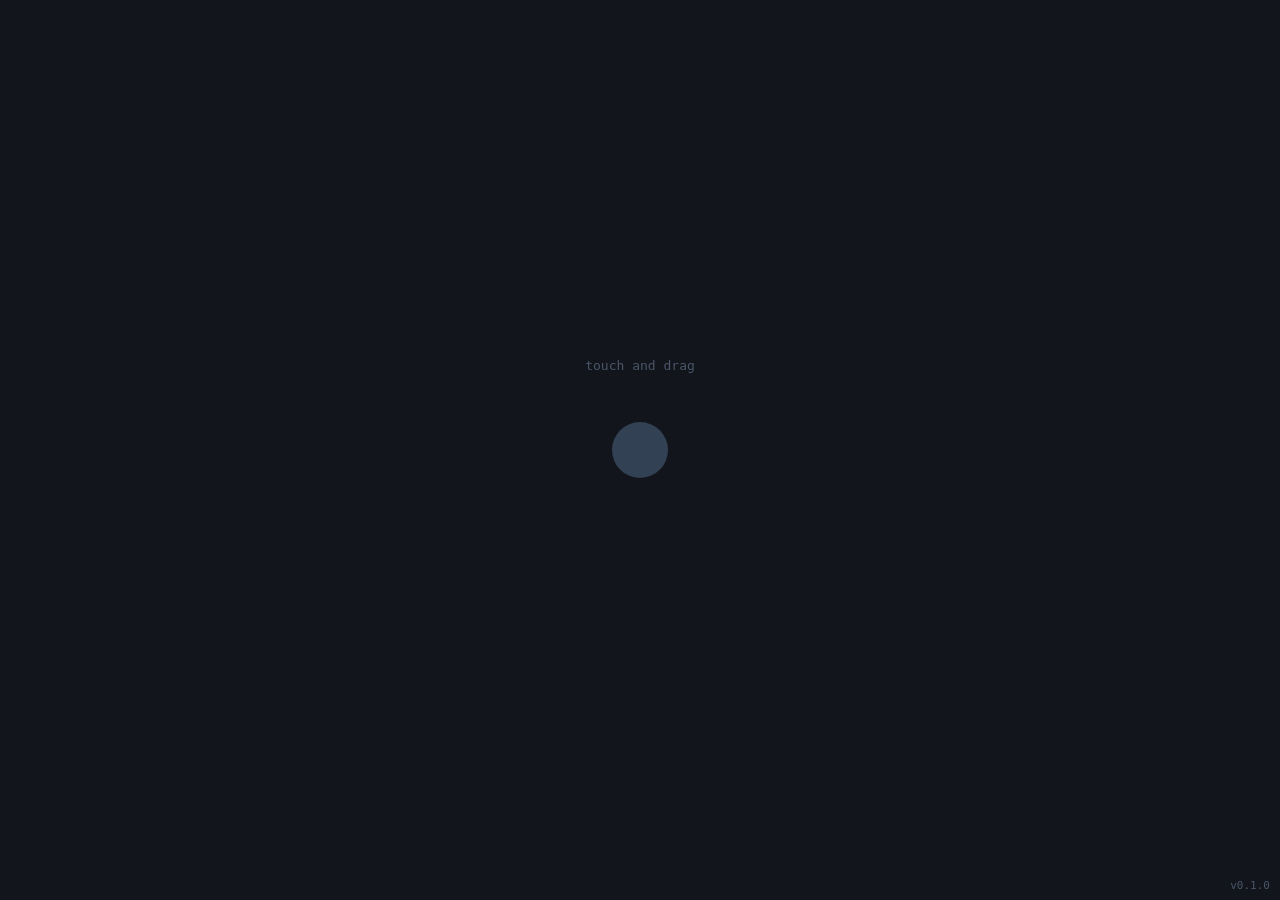
==== index.html @ fb5da8ae "Add mobile-first canvas skeleton Static HTML/JS scaffold for GitHub Pages deploy from main: - retina" ====
<!DOCTYPE html>
<html lang="en">
<head>
<meta charset="utf-8">
<meta name="viewport" content="width=device-width, initial-scale=1, maximum-scale=1, user-scalable=no, viewport-fit=cover">
<meta name="apple-mobile-web-app-capable" content="yes">
<meta name="apple-mobile-web-app-status-bar-style" content="black-translucent">
<meta name="mobile-web-app-capable" content="yes">
<meta name="theme-color" content="#12161c">
<title>Casual Colony</title>
<link rel="stylesheet" href="./style.css">
</head>
<body>
<canvas id="game"></canvas>
<div id="version"></div>
<script src="./game.js"></script>
</body>
</html>
---- style.css ----
html, body {
  margin: 0;
  padding: 0;
  height: 100%;
  overflow: hidden;
  background: #12161c;
}

body {
  /* Kill pull-to-refresh, rubber-band scroll, double-tap zoom and the
     iOS long-press callout. Without these a canvas game feels broken. */
  overscroll-behavior: none;
  touch-action: none;
  -webkit-user-select: none;
  user-select: none;
  -webkit-touch-callout: none;
  -webkit-tap-highlight-color: transparent;
  font-family: ui-monospace, SFMono-Regular, Menlo, monospace;
}

#game {
  display: block;
  width: 100%;
  height: 100%;
}

#version {
  position: fixed;
  bottom: calc(env(safe-area-inset-bottom) + 8px);
  right: calc(env(safe-area-inset-right) + 10px);
  color: #4a5568;
  font-size: 11px;
  pointer-events: none;
}
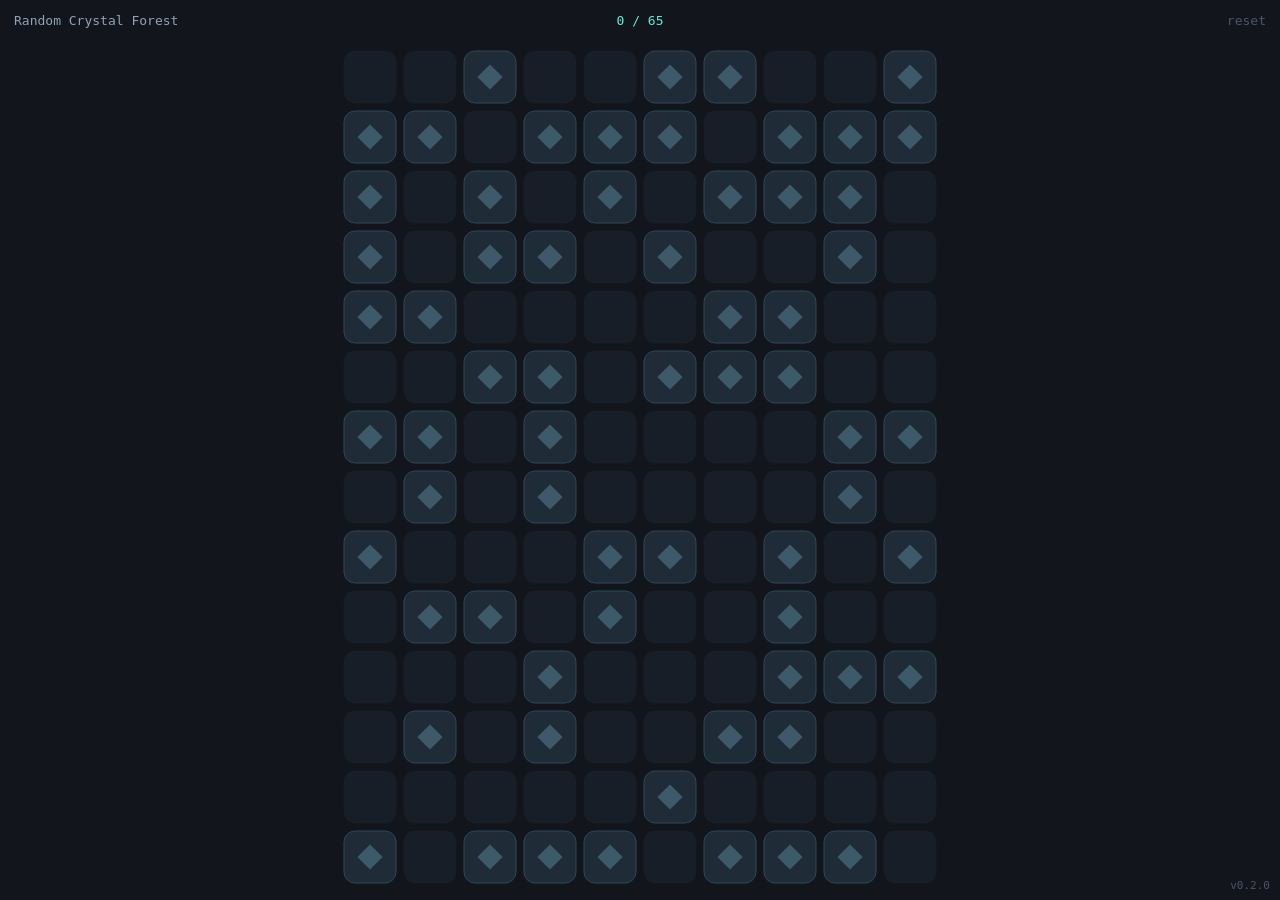
==== commit f2be0899: "Add crystal cascade milestone Board loads from an authored JSON level; no runtime randomness. Tappin" ====
--- a/index.html
+++ b/index.html
@@ -11,8 +11,8 @@
 <link rel="stylesheet" href="./style.css">
 </head>
 <body>
-<canvas id="game"></canvas>
+<div id="stage"><canvas id="game"></canvas></div>
 <div id="version"></div>
-<script src="./game.js"></script>
+<script type="module" src="./game.js"></script>
 </body>
 </html>
--- a/style.css
+++ b/style.css
@@ -18,6 +18,18 @@
   font-family: ui-monospace, SFMono-Regular, Menlo, monospace;
 }
 
+/* The stage carries the safe-area insets, so the canvas can simply fill it and
+   no JS needs to know about notches or home indicators. */
+#stage {
+  position: fixed;
+  inset: 0;
+  box-sizing: border-box;
+  padding-top: env(safe-area-inset-top);
+  padding-right: env(safe-area-inset-right);
+  padding-bottom: env(safe-area-inset-bottom);
+  padding-left: env(safe-area-inset-left);
+}
+
 #game {
   display: block;
   width: 100%;
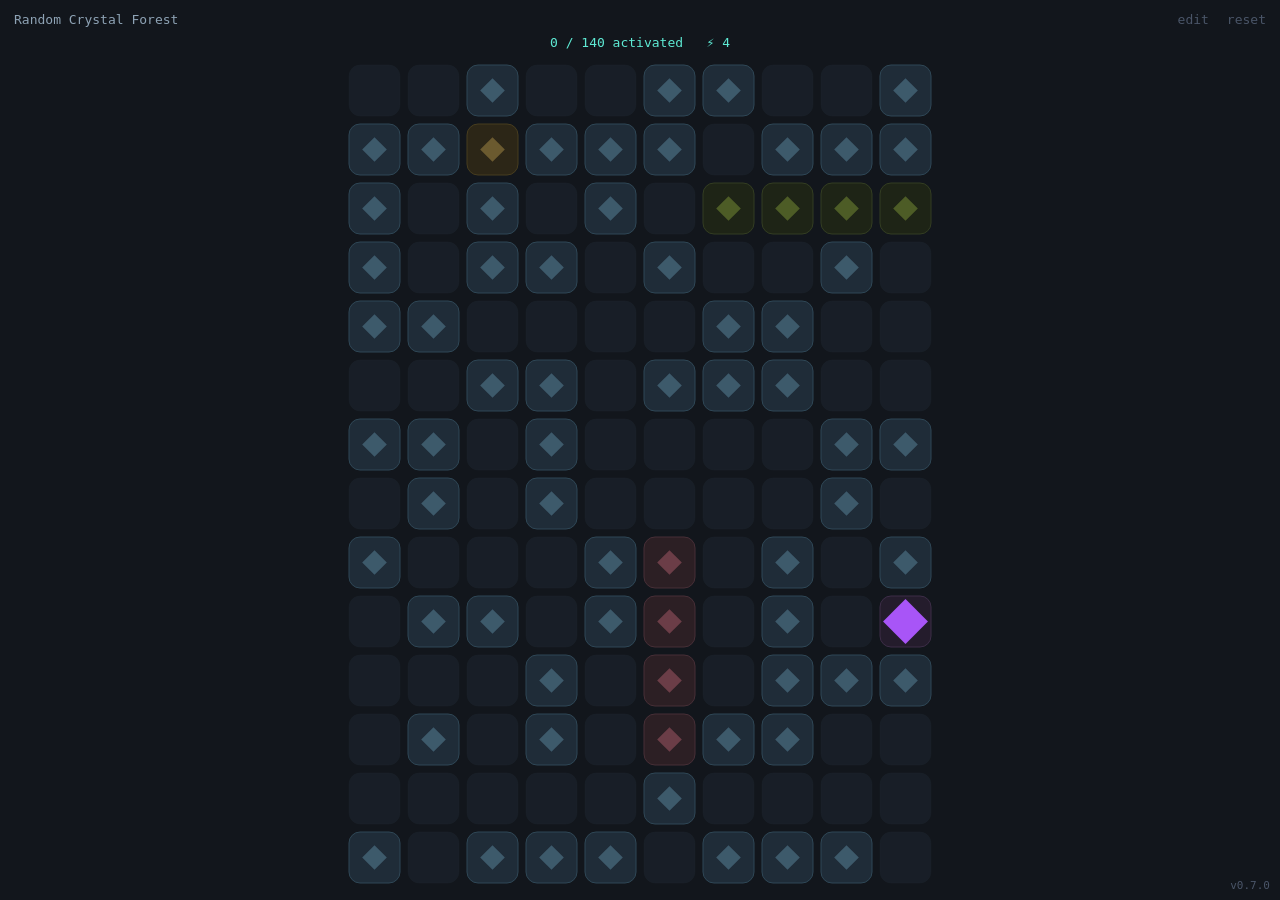
==== commit 314326df: "Make power plant boost level-configurable, add a level editor Power plant's boost was a fixed boost:" ====
--- a/index.html
+++ b/index.html
@@ -13,6 +13,9 @@
 <body>
 <div id="stage"><canvas id="game"></canvas></div>
 <div id="version"></div>
+<div id="tile-picker" class="hidden">
+  <div id="tile-picker-panel"></div>
+</div>
 <script type="module" src="./game.js"></script>
 </body>
 </html>
--- a/style.css
+++ b/style.css
@@ -44,3 +44,60 @@
   font-size: 11px;
   pointer-events: none;
 }
+
+/* The tile picker — a plain DOM modal rather than hand-rolled canvas UI,
+   since it's just a list of buttons and the browser already knows how to
+   lay those out, hit-test them, and take focus. */
+#tile-picker {
+  position: fixed;
+  inset: 0;
+  background: #12161ccc;
+  display: flex;
+  align-items: center;
+  justify-content: center;
+  z-index: 10;
+  touch-action: manipulation;
+}
+
+#tile-picker.hidden {
+  display: none;
+}
+
+#tile-picker-panel {
+  background: #1a1f28;
+  border: 1px solid #2a3441;
+  border-radius: 12px;
+  padding: 10px;
+  display: flex;
+  flex-direction: column;
+  gap: 6px;
+  min-width: 190px;
+  max-height: 80vh;
+  overflow-y: auto;
+}
+
+.tile-option {
+  display: flex;
+  align-items: center;
+  gap: 10px;
+  background: transparent;
+  border: 1px solid transparent;
+  border-radius: 8px;
+  padding: 10px 12px;
+  color: #c7d3de;
+  font: 13px ui-monospace, SFMono-Regular, Menlo, monospace;
+  text-align: left;
+}
+
+.tile-option.selected {
+  background: #232b37;
+  border-color: #3a4a5c;
+  color: #5eead4;
+}
+
+.tile-option .swatch {
+  width: 14px;
+  height: 14px;
+  border-radius: 4px;
+  flex: none;
+}
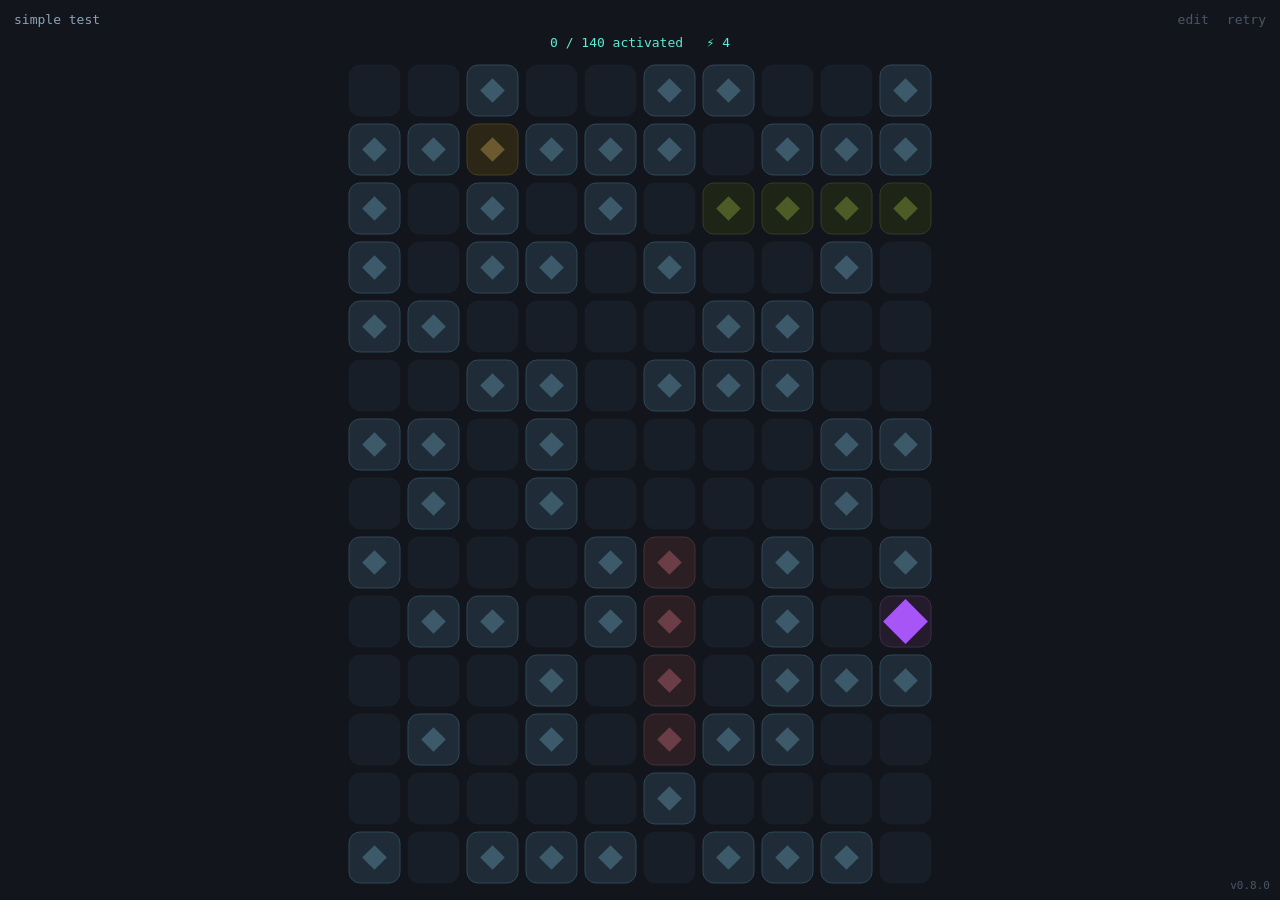
==== commit 41d8139a: "Ship levels as a named set, with local save/load in the editor Replaces the single levels/random-cry" ====
--- a/index.html
+++ b/index.html
@@ -13,8 +13,8 @@
 <body>
 <div id="stage"><canvas id="game"></canvas></div>
 <div id="version"></div>
-<div id="tile-picker" class="hidden">
-  <div id="tile-picker-panel"></div>
+<div id="modal" class="hidden">
+  <div id="modal-panel"></div>
 </div>
 <script type="module" src="./game.js"></script>
 </body>
--- a/style.css
+++ b/style.css
@@ -45,10 +45,11 @@
   pointer-events: none;
 }
 
-/* The tile picker — a plain DOM modal rather than hand-rolled canvas UI,
-   since it's just a list of buttons and the browser already knows how to
-   lay those out, hit-test them, and take focus. */
-#tile-picker {
+/* One generic modal, reused for the tile picker, the level picker and the
+   save-as-new name prompt — a plain DOM overlay rather than hand-rolled
+   canvas UI, since these are just buttons and a text field, and the browser
+   already knows how to lay those out, hit-test them, and take focus. */
+#modal {
   position: fixed;
   inset: 0;
   background: #12161ccc;
@@ -59,11 +60,11 @@
   touch-action: manipulation;
 }
 
-#tile-picker.hidden {
+#modal.hidden {
   display: none;
 }
 
-#tile-picker-panel {
+#modal-panel {
   background: #1a1f28;
   border: 1px solid #2a3441;
   border-radius: 12px;
@@ -76,7 +77,13 @@
   overflow-y: auto;
 }
 
-.tile-option {
+.modal-title {
+  color: #8ea3b5;
+  font: 12px ui-monospace, SFMono-Regular, Menlo, monospace;
+  padding: 4px 8px 8px;
+}
+
+.option {
   display: flex;
   align-items: center;
   gap: 10px;
@@ -89,15 +96,45 @@
   text-align: left;
 }
 
-.tile-option.selected {
+.option.selected {
   background: #232b37;
   border-color: #3a4a5c;
   color: #5eead4;
 }
 
-.tile-option .swatch {
+.option .swatch {
   width: 14px;
   height: 14px;
   border-radius: 4px;
   flex: none;
 }
+
+.modal-input {
+  background: #12161c;
+  border: 1px solid #2a3441;
+  border-radius: 8px;
+  padding: 10px 12px;
+  color: #c7d3de;
+  font: 13px ui-monospace, SFMono-Regular, Menlo, monospace;
+}
+
+.modal-input:focus {
+  outline: none;
+  border-color: #5eead4;
+}
+
+.modal-save {
+  background: #1f3a36;
+  border: 1px solid #2dd4bf;
+  border-radius: 8px;
+  padding: 10px 12px;
+  color: #5eead4;
+  font: 13px ui-monospace, SFMono-Regular, Menlo, monospace;
+  text-align: center;
+}
+
+.modal-save:disabled {
+  opacity: 0.4;
+  border-color: #2a3441;
+  color: #6b7f91;
+}
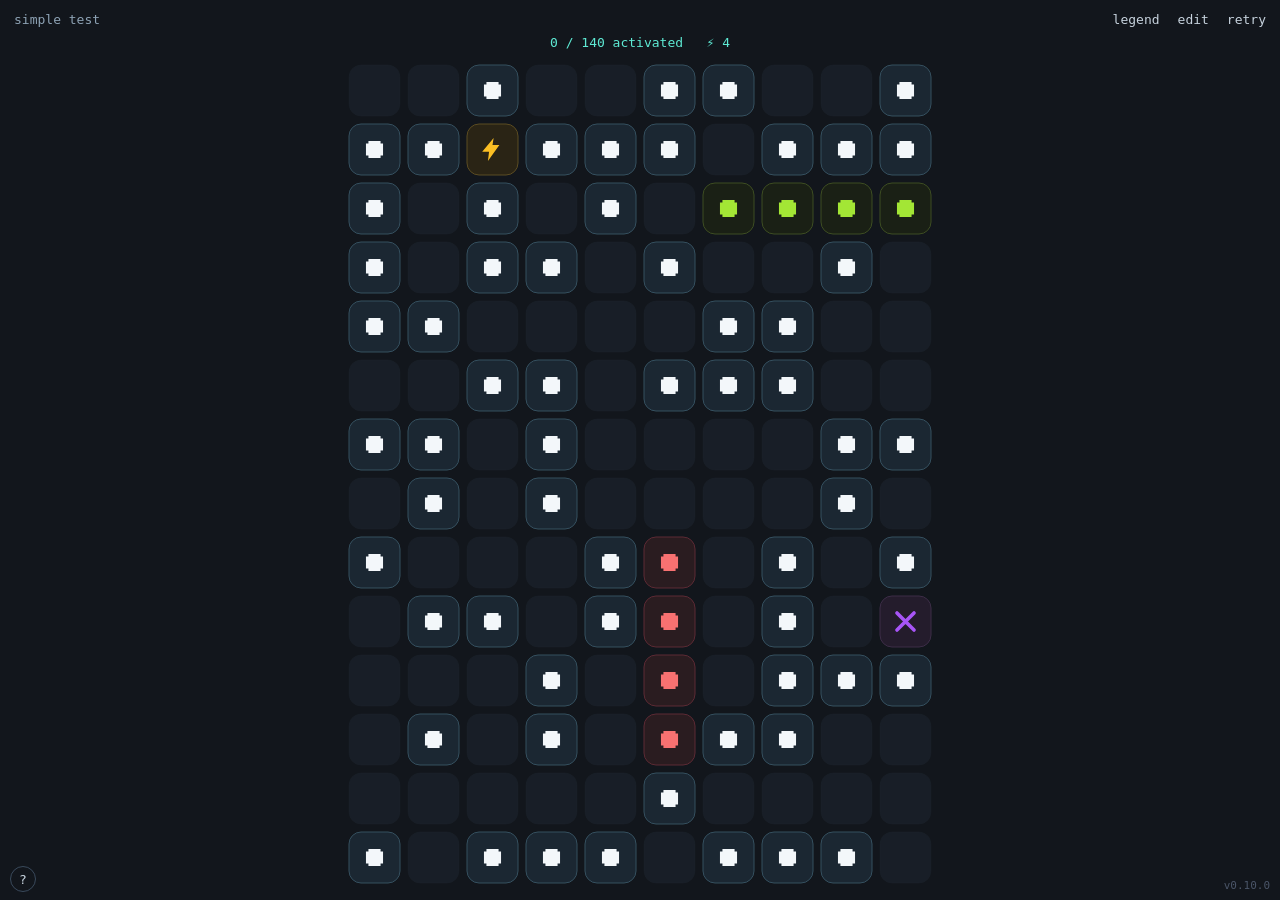
==== commit d9413b9d: "Link to the manual's rendered GitHub Pages URL, not raw source A relative ./manual.html link renders" ====
--- a/index.html
+++ b/index.html
@@ -13,6 +13,7 @@
 <body>
 <div id="stage"><canvas id="game"></canvas></div>
 <div id="version"></div>
+<a id="manual-link" href="https://scotfree.github.io/casualcolony/manual.html" target="_blank" rel="noopener" aria-label="Player's manual">?</a>
 <div id="modal" class="hidden">
   <div id="modal-panel"></div>
 </div>
--- a/style.css
+++ b/style.css
@@ -43,6 +43,33 @@
   color: #4a5568;
   font-size: 11px;
   pointer-events: none;
+}
+
+/* Opposite corner from #version, and actually tappable — opens the
+   player's manual (a separate page, not a modal, so it's a real link) in a
+   new tab, leaving the current run untouched. */
+#manual-link {
+  position: fixed;
+  bottom: calc(env(safe-area-inset-bottom) + 8px);
+  left: calc(env(safe-area-inset-left) + 10px);
+  width: 24px;
+  height: 24px;
+  display: flex;
+  align-items: center;
+  justify-content: center;
+  border-radius: 50%;
+  border: 1.5px solid #3a4a5c;
+  color: #c7d3de;
+  font: 13px ui-monospace, SFMono-Regular, Menlo, monospace;
+  text-decoration: none;
+  touch-action: manipulation;
+}
+
+#manual-link:hover,
+#manual-link:focus-visible {
+  border-color: #5eead4;
+  color: #5eead4;
+  outline: none;
 }
 
 /* One generic modal, reused for the tile picker, the level picker and the
@@ -109,6 +136,24 @@
   flex: none;
 }
 
+/* One row per building type in the legend popup (game.js's openLegend) —
+   the swatch there is a live <canvas>, painted with the same paintTile()
+   the board itself uses, not a flat color square, so the legend always
+   matches what's actually on screen. */
+.legend-row {
+  display: flex;
+  align-items: center;
+  gap: 12px;
+  padding: 8px 12px;
+  color: #c7d3de;
+  font: 13px ui-monospace, SFMono-Regular, Menlo, monospace;
+}
+
+.legend-swatch {
+  border-radius: 8px;
+  flex: none;
+}
+
 .modal-input {
   background: #12161c;
   border: 1px solid #2a3441;
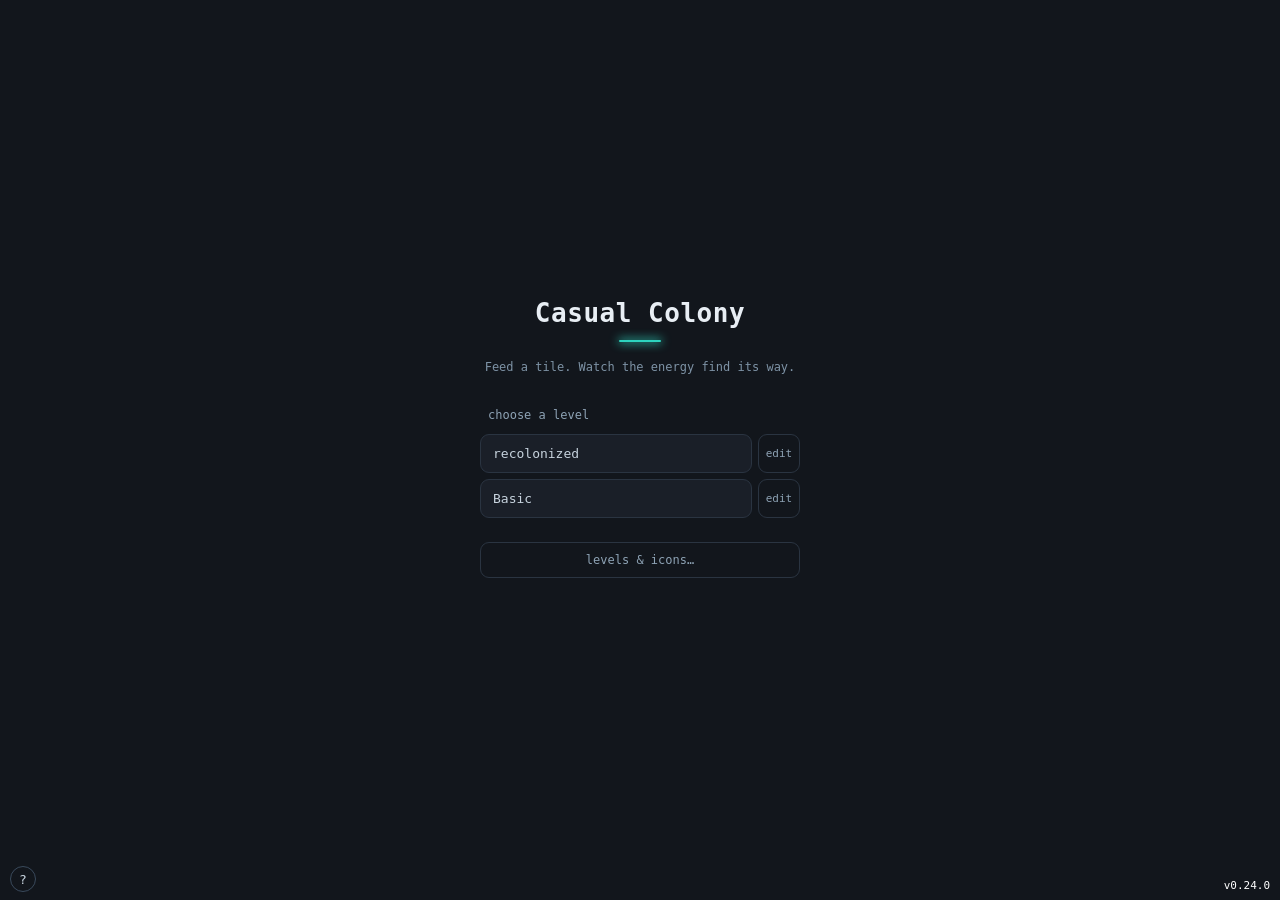
==== commit e1b743e9: "Add a title screen; the HUD is now only about the run The HUD had two unrelated jobs sharing one row" ====
--- a/index.html
+++ b/index.html
@@ -12,6 +12,14 @@
 </head>
 <body>
 <div id="stage"><canvas id="game"></canvas></div>
+<div id="title" class="hidden">
+  <div id="title-inner">
+    <h1 id="title-name">Casual Colony</h1>
+    <p id="title-tag">Feed a tile. Watch the energy find its way.</p>
+    <div id="title-levels"></div>
+    <div id="title-actions"></div>
+  </div>
+</div>
 <div id="version"></div>
 <a id="manual-link" href="https://scotfree.github.io/casualcolony/manual.html" target="_blank" rel="noopener" aria-label="Player's manual">?</a>
 <div id="modal" class="hidden">
--- a/style.css
+++ b/style.css
@@ -36,13 +36,19 @@
   height: 100%;
 }
 
+/* Bright white on purpose: this is the one thing on screen that answers
+   "am I actually looking at the build I just deployed?", so it has to be
+   readable at a glance rather than tucked away as background detail. */
 #version {
   position: fixed;
   bottom: calc(env(safe-area-inset-bottom) + 8px);
   right: calc(env(safe-area-inset-right) + 10px);
-  color: #4a5568;
+  color: #ffffff;
   font-size: 11px;
   pointer-events: none;
+  /* Above the title screen: "which build am I on?" is a question you most
+     often have before starting a run, not during one. */
+  z-index: 21;
 }
 
 /* Opposite corner from #version, and actually tappable — opens the
@@ -63,6 +69,7 @@
   font: 13px ui-monospace, SFMono-Regular, Menlo, monospace;
   text-decoration: none;
   touch-action: manipulation;
+  z-index: 21;
 }
 
 #manual-link:hover,
@@ -110,7 +117,17 @@
   padding: 4px 8px 8px;
 }
 
+/* Each building type is a row: the selectable option (type + live swatch)
+   plus a separate pencil button that opens its icon editor — two different
+   actions on two different targets, not one overloaded tap. */
+.option-row {
+  display: flex;
+  align-items: center;
+  gap: 6px;
+}
+
 .option {
+  flex: 1;
   display: flex;
   align-items: center;
   gap: 10px;
@@ -130,10 +147,36 @@
 }
 
 .option .swatch {
-  width: 14px;
-  height: 14px;
-  border-radius: 4px;
+  width: 26px;
+  height: 26px;
+  border-radius: 6px;
+  /* Desert (and any other dark-on-dark type) paints almost the same color
+     as the modal panel behind it — an outline keeps every swatch visible
+     regardless of how dark its own fill is. */
+  outline: 1px solid #3a4a5c;
+  outline-offset: -1px;
   flex: none;
+}
+
+.edit-icon-btn {
+  flex: none;
+  width: 36px;
+  height: 36px;
+  display: flex;
+  align-items: center;
+  justify-content: center;
+  background: transparent;
+  border: 1px solid #2a3441;
+  border-radius: 8px;
+  color: #6b7f91;
+  font-size: 14px;
+}
+
+.edit-icon-btn:hover,
+.edit-icon-btn:focus-visible {
+  border-color: #5eead4;
+  color: #5eead4;
+  outline: none;
 }
 
 /* One row per building type in the legend popup (game.js's openLegend) —
@@ -151,7 +194,39 @@
 
 .legend-swatch {
   border-radius: 8px;
+  /* Desert paints almost the same dark as the modal panel behind it —
+     without this, its row is there but effectively invisible. An outline
+     (not a border, so it doesn't shift the canvas's drawn pixels) fixes it
+     for every type, not just desert. */
+  outline: 1px solid #3a4a5c;
+  outline-offset: -1px;
   flex: none;
+}
+
+/* The custom icon editor (game.js's openTileEditor): a grid of togglable
+   squares, one per pixel of ICON_GRID_SIZE. --pixel-color is set per-type
+   inline, inherited down from .pixel-grid to every .pixel.on. */
+.pixel-grid {
+  display: grid;
+  gap: 2px;
+  width: 260px;
+  max-width: 78vw;
+  margin: 6px auto 10px;
+  padding: 8px;
+  background: #12161c;
+  border: 1px solid #2a3441;
+  border-radius: 8px;
+}
+
+.pixel {
+  aspect-ratio: 1 / 1;
+  background: #1f2530;
+  border-radius: 2px;
+  touch-action: manipulation;
+}
+
+.pixel.on {
+  background: var(--pixel-color, #5eead4);
 }
 
 .modal-input {
@@ -183,3 +258,244 @@
   border-color: #2a3441;
   color: #6b7f91;
 }
+
+/* Export/import (exchange.js). The textarea isn't just a preview — it's the
+   delivery method of last resort: if the clipboard is denied and there's no
+   share sheet, the text is still on screen and selectable. */
+.modal-textarea {
+  background: #12161c;
+  border: 1px solid #2a3441;
+  border-radius: 8px;
+  padding: 10px 12px;
+  min-height: 140px;
+  resize: vertical;
+  color: #c7d3de;
+  font: 11px/1.5 ui-monospace, SFMono-Regular, Menlo, monospace;
+  white-space: pre;
+  overflow-wrap: normal;
+  overflow-x: auto;
+}
+
+.modal-textarea:focus {
+  outline: none;
+  border-color: #5eead4;
+}
+
+.modal-note {
+  color: #8ea3b5;
+  font: 12px/1.5 ui-monospace, SFMono-Regular, Menlo, monospace;
+}
+
+.modal-row {
+  display: flex;
+  gap: 8px;
+}
+
+.modal-row .modal-save {
+  flex: 1;
+}
+
+/* Sits below the level list as a way out to a different kind of action, not
+   another level to pick. */
+.option.subtle {
+  color: #8ea3b5;
+  border-top: 1px solid #2a3441;
+  border-radius: 0;
+  margin-top: 4px;
+  padding-top: 14px;
+}
+
+.option.danger {
+  color: #f87171;
+}
+
+/* "starts visible" in the tile picker — a property of the cell rather than
+   another type to pick, so it reads as a checkbox and sits above the list. */
+.option.check {
+  border-bottom: 1px solid #2a3441;
+  border-radius: 0;
+  margin-bottom: 4px;
+  padding-bottom: 14px;
+}
+
+.checkbox {
+  width: 18px;
+  height: 18px;
+  flex: 0 0 auto;
+  border: 1px solid #3a4a5c;
+  border-radius: 4px;
+  display: flex;
+  align-items: center;
+  justify-content: center;
+  font-size: 12px;
+  line-height: 1;
+  color: #5eead4;
+}
+
+.option.check.selected .checkbox {
+  border-color: #2dd4bf;
+}
+
+/* One effect per row: what happened, then the short reason underneath. The
+   two are visually distinct because they answer different questions — the
+   effect is fact, the reason is the rule it followed from. */
+.log-row {
+  padding: 8px 2px;
+  border-bottom: 1px solid #232b37;
+}
+
+.log-row:last-child {
+  border-bottom: none;
+}
+
+.log-what {
+  color: #c7d3de;
+  font: 13px/1.4 ui-monospace, SFMono-Regular, Menlo, monospace;
+}
+
+.log-why {
+  color: #7e93a6;
+  font: 11px/1.45 ui-monospace, SFMono-Regular, Menlo, monospace;
+  margin-top: 3px;
+}
+
+/* --- Title screen ---------------------------------------------------------
+   Not a modal. A modal sits over a run you're in the middle of and closes
+   back to it; this is where a run comes *from*, so it's opaque, it owns level
+   choice and the editor entry point, and it leaves the HUD during a run free
+   to be only about the run. Shares the modal's visual language so the game
+   still looks like one thing. */
+#title {
+  position: fixed;
+  inset: 0;
+  z-index: 20;
+  background: #12161c;
+  display: flex;
+  align-items: center;
+  justify-content: center;
+  overflow-y: auto;
+  padding: calc(env(safe-area-inset-top) + 24px) 20px
+           calc(env(safe-area-inset-bottom) + 48px);
+  box-sizing: border-box;
+  touch-action: manipulation;
+}
+
+#title.hidden { display: none; }
+
+#title-inner {
+  width: 100%;
+  max-width: 320px;
+  display: flex;
+  flex-direction: column;
+  gap: 6px;
+  margin: auto;
+}
+
+#title-name {
+  margin: 0;
+  color: #e8eef4;
+  font: 600 26px ui-monospace, SFMono-Regular, Menlo, monospace;
+  letter-spacing: 0.02em;
+  text-align: center;
+}
+
+/* The crystal glow from the board, so the title reads as the same object as
+   the thing it launches. */
+#title-name::after {
+  content: "";
+  display: block;
+  width: 42px;
+  height: 2px;
+  margin: 12px auto 0;
+  border-radius: 2px;
+  background: #2dd4bf;
+  box-shadow: 0 0 10px 1px #2dd4bf;
+}
+
+#title-tag {
+  margin: 10px 0 22px;
+  color: #7e93a6;
+  font: 12px ui-monospace, SFMono-Regular, Menlo, monospace;
+  text-align: center;
+  line-height: 1.5;
+}
+
+#title-levels,
+#title-actions {
+  display: flex;
+  flex-direction: column;
+  gap: 6px;
+}
+
+#title-actions { margin-top: 18px; }
+
+.title-heading {
+  color: #8ea3b5;
+  font: 12px ui-monospace, SFMono-Regular, Menlo, monospace;
+  padding: 4px 8px 6px;
+}
+
+/* A level is one row with two targets: play it, or open it in the editor.
+   Same split as the tile picker's option-row, for the same reason — two
+   different actions on the same thing shouldn't share one tap. */
+.title-level {
+  display: flex;
+  align-items: stretch;
+  gap: 6px;
+}
+
+.title-play {
+  flex: 1;
+  text-align: left;
+  background: #1a1f28;
+  border: 1px solid #2a3441;
+  border-radius: 9px;
+  color: #c7d3de;
+  font: 13px ui-monospace, SFMono-Regular, Menlo, monospace;
+  padding: 11px 12px;
+  cursor: pointer;
+  touch-action: manipulation;
+}
+
+.title-play:hover,
+.title-play:focus-visible {
+  border-color: #5eead4;
+  color: #5eead4;
+  outline: none;
+}
+
+.title-edit {
+  width: 42px;
+  background: transparent;
+  border: 1px solid #2a3441;
+  border-radius: 9px;
+  color: #8ea3b5;
+  font: 11px ui-monospace, SFMono-Regular, Menlo, monospace;
+  cursor: pointer;
+  touch-action: manipulation;
+}
+
+.title-edit:hover,
+.title-edit:focus-visible {
+  border-color: #5eead4;
+  color: #5eead4;
+  outline: none;
+}
+
+.title-action {
+  background: transparent;
+  border: 1px solid #2a3441;
+  border-radius: 9px;
+  color: #8ea3b5;
+  font: 12px ui-monospace, SFMono-Regular, Menlo, monospace;
+  padding: 10px 12px;
+  cursor: pointer;
+  touch-action: manipulation;
+}
+
+.title-action:hover,
+.title-action:focus-visible {
+  border-color: #5eead4;
+  color: #5eead4;
+  outline: none;
+}
